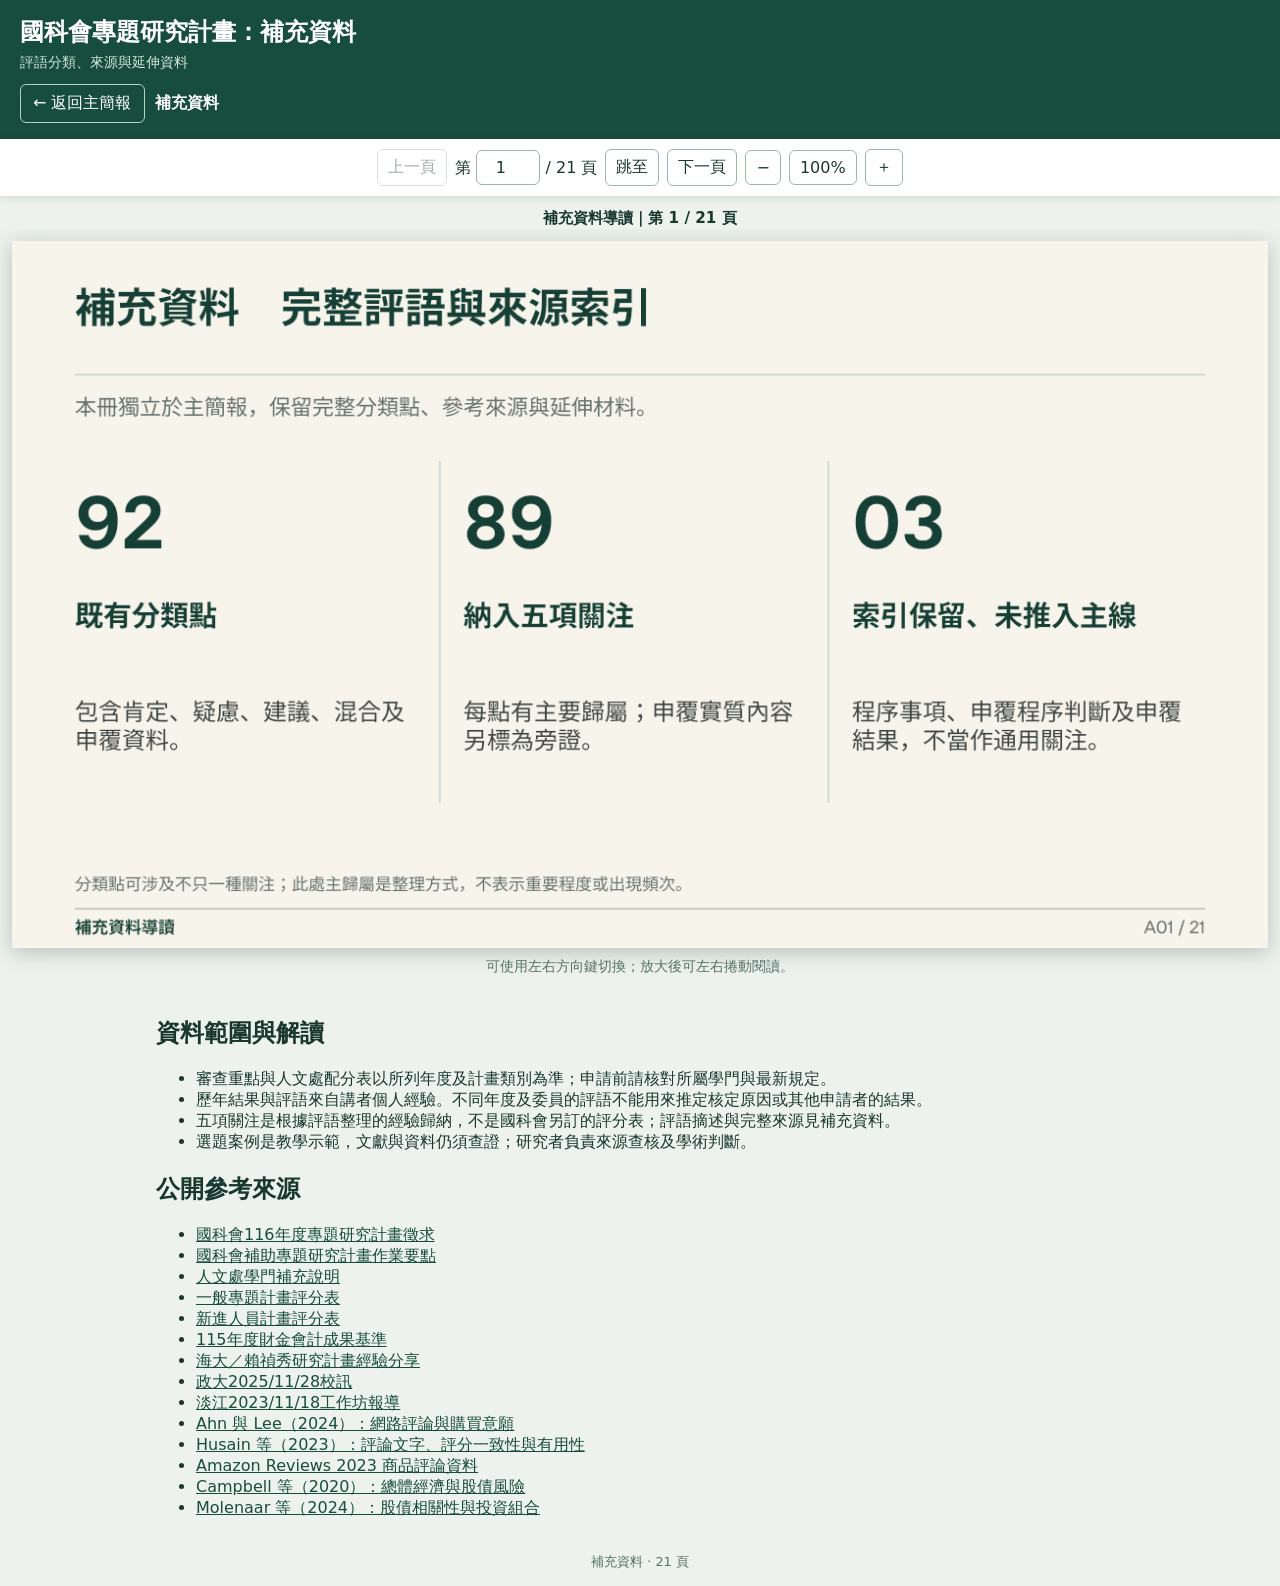
==== appendix.html @ 8d9544f4 "Show each real CLI interaction in demonstration" ====
<!doctype html><html lang="zh-Hant"><head><meta charset="utf-8"><meta name="viewport" content="width=device-width,initial-scale=1"><meta name="theme-color" content="#174d3e"><title>國科會專題研究計畫｜補充資料</title><link rel="stylesheet" href="viewer.css?v=20261110-nstc-demo-v2"></head><body data-mode="appendix" data-total="21" data-folder="appendix"><header><h1>國科會專題研究計畫：補充資料</h1><p>評語分類、來源與延伸資料</p><nav class="switch" aria-label="簡報與補充資料"><a href="index.html" id="switch">← 返回主簡報</a><strong>補充資料</strong></nav></header><nav class="toolbar" aria-label="補充資料控制"><button id="prev">上一頁</button><label>第 <input id="page" type="number" min="1" max="21" value="1" aria-label="頁碼"> / 21 頁</label><button id="go">跳至</button><button id="next">下一頁</button><button id="out" aria-label="縮小">−</button><button id="reset">100%</button><button id="in" aria-label="放大">＋</button></nav><div class="context" id="context" aria-live="polite">補充資料｜第 1 / 21 頁</div><main id="viewport"><div class="frame" id="frame"><img id="slide" alt="補充資料第 1 頁"></div><p class="hint">可使用左右方向鍵切換；放大後可左右捲動閱讀。</p></main><section class="sources"><h2>資料範圍與解讀</h2><ul><li>審查重點與人文處配分表以所列年度及計畫類別為準；申請前請核對所屬學門與最新規定。</li><li>歷年結果與評語來自講者個人經驗。不同年度及委員的評語不能用來推定核定原因或其他申請者的結果。</li><li>五項關注是根據評語整理的經驗歸納，不是國科會另訂的評分表；評語摘述與完整來源見補充資料。</li><li>選題案例是教學示範，文獻與資料仍須查證；研究者負責來源查核及學術判斷。</li></ul></section><section class="sources" id="sources" hidden><h2>公開參考來源</h2><ul id="source-list"></ul></section><footer>補充資料 · 21 頁</footer><script src="viewer.js?v=20261110-nstc-demo-v2"></script></body></html>
---- viewer.css ----
*{box-sizing:border-box}body{margin:0;background:#edf2ef;color:#18372e;font-family:system-ui,-apple-system,sans-serif}header{background:#174d3e;color:white;padding:16px 20px}h1{font-size:clamp(1.05rem,2.5vw,1.5rem);margin:0 0 5px}header p{margin:0;color:#d5e5dc;font-size:.9rem}.switch{display:flex;gap:10px;align-items:center;flex-wrap:wrap;margin-top:12px}.switch a{color:#fff;border:1px solid #b5d3c3;border-radius:6px;padding:8px 12px;text-decoration:none}.switch a:hover{background:#286350}.toolbar{position:sticky;top:0;z-index:2;background:#fff;display:flex;align-items:center;justify-content:center;gap:8px;flex-wrap:wrap;padding:10px;box-shadow:0 2px 8px #163d2e22}button,input{font:inherit;border:1px solid #9cb7a8;border-radius:6px;padding:7px 10px;background:white;color:#18372e}button{cursor:pointer}button:hover{background:#e4f1e9}button:disabled{opacity:.4}input{width:64px;text-align:center}.context{text-align:center;font-size:.95rem;font-weight:600;padding:12px 12px 0}main{overflow:auto;padding:12px;min-height:50vh}.frame{width:min(100%,1280px);margin:auto}.frame img{display:block;width:100%;height:auto;box-shadow:0 4px 20px #112b2040}.hint{text-align:center;font-size:.85rem;color:#557268;margin:10px}.sources{max-width:1000px;margin:0 auto 20px;padding:0 16px}.sources a{color:#174d3e}footer{text-align:center;padding:15px;color:#557268;font-size:.8rem}@media(max-width:600px){header{padding:12px}.toolbar{gap:5px;padding:8px}button,input{padding:6px}main{padding:12px 0}.frame img{box-shadow:none}.switch a{min-height:44px;display:inline-flex;align-items:center}}

.frame img[hidden],.chapter-card[hidden]{display:none}.chapter-card{aspect-ratio:16/9;background:#174d3e;color:#fff;display:flex;flex-direction:column;justify-content:center;padding:8%;box-shadow:0 4px 20px #112b2040}.chapter-card p{margin:0;color:#d5e5dc;font-size:clamp(.75rem,2vw,1.4rem)}.chapter-card h2{margin:.35em 0;font-size:clamp(1.5rem,5vw,4rem);letter-spacing:.03em}.chapter-card h2:after{content:"";display:block;width:2em;height:4px;background:#c8dcae;margin-top:.5em}

.history-card[hidden]{display:none}.history-card{aspect-ratio:16/9;background:#f7f4ec;color:#174d3e;padding:5% 7%;box-shadow:0 4px 20px #112b2040}.history-card h2{font-size:clamp(1.2rem,3.2vw,2.8rem);margin:0 0 4%}.history-card table{width:100%;border-collapse:collapse;font-size:clamp(.7rem,2vw,1.6rem)}.history-card th,.history-card td{padding:1.3% 2%;text-align:left;border-bottom:1px solid #bac9bf}.history-card th{background:#174d3e;color:white}.history-card td:last-child,.history-card th:last-child{text-align:right;width:25%}

.history-card h2{margin-bottom:.2em}.history-year{margin:0 0 2%;color:#547066;font-size:clamp(.7rem,1.4vw,1.1rem)}.history-card tbody th{background:#e4ebe4;color:#174d3e}.history-card .score-group{vertical-align:middle;line-height:1.5;width:25%}

.case-card[hidden]{display:none}.case-card{min-height:min(56.25vw,720px);background:#f7f4ec;color:#18372e;padding:5% 6%;box-shadow:0 4px 20px #112b2040}.case-card h2{font-size:clamp(1.35rem,3vw,2.7rem);line-height:1.25;margin:.25em 0 .85em}.case-eyebrow{color:#527466;font-size:clamp(.9rem,1.4vw,1.15rem);font-weight:600;margin:0}.case-columns{display:grid;grid-template-columns:1fr 1.25fr;gap:5%;align-items:stretch}.case-columns h3{margin:0 0 .8em;font-size:clamp(1.05rem,1.65vw,1.5rem)}.case-columns ul{padding-left:1.2em;margin:0}.case-columns li{font-size:clamp(1rem,1.8vw,1.55rem);line-height:1.55;margin:.35em 0}.case-step{padding:1.3em 0}.case-example{padding:1.3em;background:#174d3e;color:white;border-radius:2px}.case-references{display:flex;gap:1em;flex-wrap:wrap;margin:1em 0 0;font-size:1rem}.case-references a{color:#e0f0da}.case-overview{list-style:none;margin:0;padding:0;display:grid;grid-template-columns:repeat(2,minmax(0,1fr));gap:.55em 2em}.case-overview li{border-bottom:1px solid #cbd8cf;padding:.4em 0;font-size:clamp(1rem,1.8vw,1.45rem);line-height:1.35}.case-overview li:last-child{grid-column:1/-1}@media(max-width:650px){.case-card{padding:22px 18px;min-height:0}.case-card h2{font-size:1.45rem}.case-columns{grid-template-columns:1fr;gap:4px}.case-columns li{font-size:1.05rem}.case-overview{grid-template-columns:1fr;gap:0}.case-overview li:last-child{grid-column:auto}}

.case-switch{display:flex;flex-wrap:wrap;gap:.55rem;margin:0 0 1rem}.case-switch button{font-size:clamp(.9rem,1.2vw,1.05rem);padding:.5rem .85rem;border-color:#749886}.case-switch button[aria-pressed="true"]{background:#174d3e;color:#fff;border-color:#174d3e}.case-switch button:focus-visible{outline:3px solid #b8913e;outline-offset:2px}@media(max-width:650px){.case-switch button{min-height:44px}}

.task-path{display:grid;grid-template-columns:repeat(4,minmax(0,1fr));gap:2%;margin-top:clamp(2.5rem,5vw,4.5rem)}.task-stage{position:relative;border-top:3px solid #96b1a2;padding:1.6rem .5rem 0 0}.task-stage:before{content:"";position:absolute;top:-.48rem;left:0;width:.8rem;height:.8rem;border-radius:50%;background:#174d3e}.task-stage h3{font-size:clamp(1.15rem,2vw,1.8rem);color:#174d3e;margin:0 0 1.1rem}.task-stage ol{list-style:none;margin:0;padding:0}.task-stage li{display:flex;align-items:baseline;gap:.6rem;font-size:clamp(1rem,1.65vw,1.4rem);line-height:1.35;margin:.8rem 0;font-weight:600}.task-number{font-size:1.05em;color:#78978a;font-weight:700;font-variant-numeric:tabular-nums}@media(max-width:800px){.task-path{grid-template-columns:repeat(2,minmax(0,1fr));gap:2rem 1.2rem;margin-top:2.3rem}}@media(max-width:500px){.task-path{grid-template-columns:1fr;gap:1.15rem}.task-stage{border-top:0;border-left:2px solid #96b1a2;padding:.15rem 0 .15rem 1.25rem}.task-stage:before{top:.35rem;left:-.46rem}.task-stage h3{margin:0 0 .3rem}.task-stage li{margin:.35rem 0}}

.skill-download{margin-top:2.5rem}.skill-download a{display:inline-block;padding:.8rem 1.2rem;background:#174d3e;color:white;border-radius:.5rem;font-weight:700;text-decoration:none;font-size:clamp(1rem,1.5vw,1.3rem)}.skill-download a:hover,.skill-download a:focus-visible{background:#26715b}.skill-download p{font-size:clamp(1rem,1.2vw,1.2rem);margin-top:1rem}.skill-download[hidden]{display:none}

.demo-page{background:#f5f2e9;color:#173d30;min-height:600px;padding:3rem}.demo-page[hidden]{display:none}.demo-page h2{font-size:clamp(1.6rem,3vw,2.6rem);margin:.4rem 0 1.5rem}.demo-page video{width:min(100%,1000px);display:block;background:#17251f}.pdf-gallery{display:grid;grid-template-columns:repeat(3,minmax(0,1fr));gap:1.4rem}.pdf-gallery figure{margin:0}.pdf-gallery img{width:100%;height:280px;object-fit:cover;object-position:top;background:white;border:1px solid #d5ddd5}.pdf-gallery figcaption{line-height:1.5;margin-top:.6rem}@media(max-width:700px){.demo-page{min-height:0;padding:1.3rem}.pdf-gallery{grid-template-columns:1fr}.pdf-gallery img{height:230px}}

.transcript-list{max-width:1000px}.transcript-list details{margin:1rem 0;background:white;border:1px solid #ccdacf;border-radius:.6rem;padding:1rem}.transcript-list summary{font-weight:700;cursor:pointer;color:#174d3e}.transcript-list p,.transcript-list pre{white-space:pre-wrap;overflow-wrap:anywhere;font:inherit;line-height:1.6}.transcript-list pre{border-top:1px solid #dbe4de;padding-top:1rem}
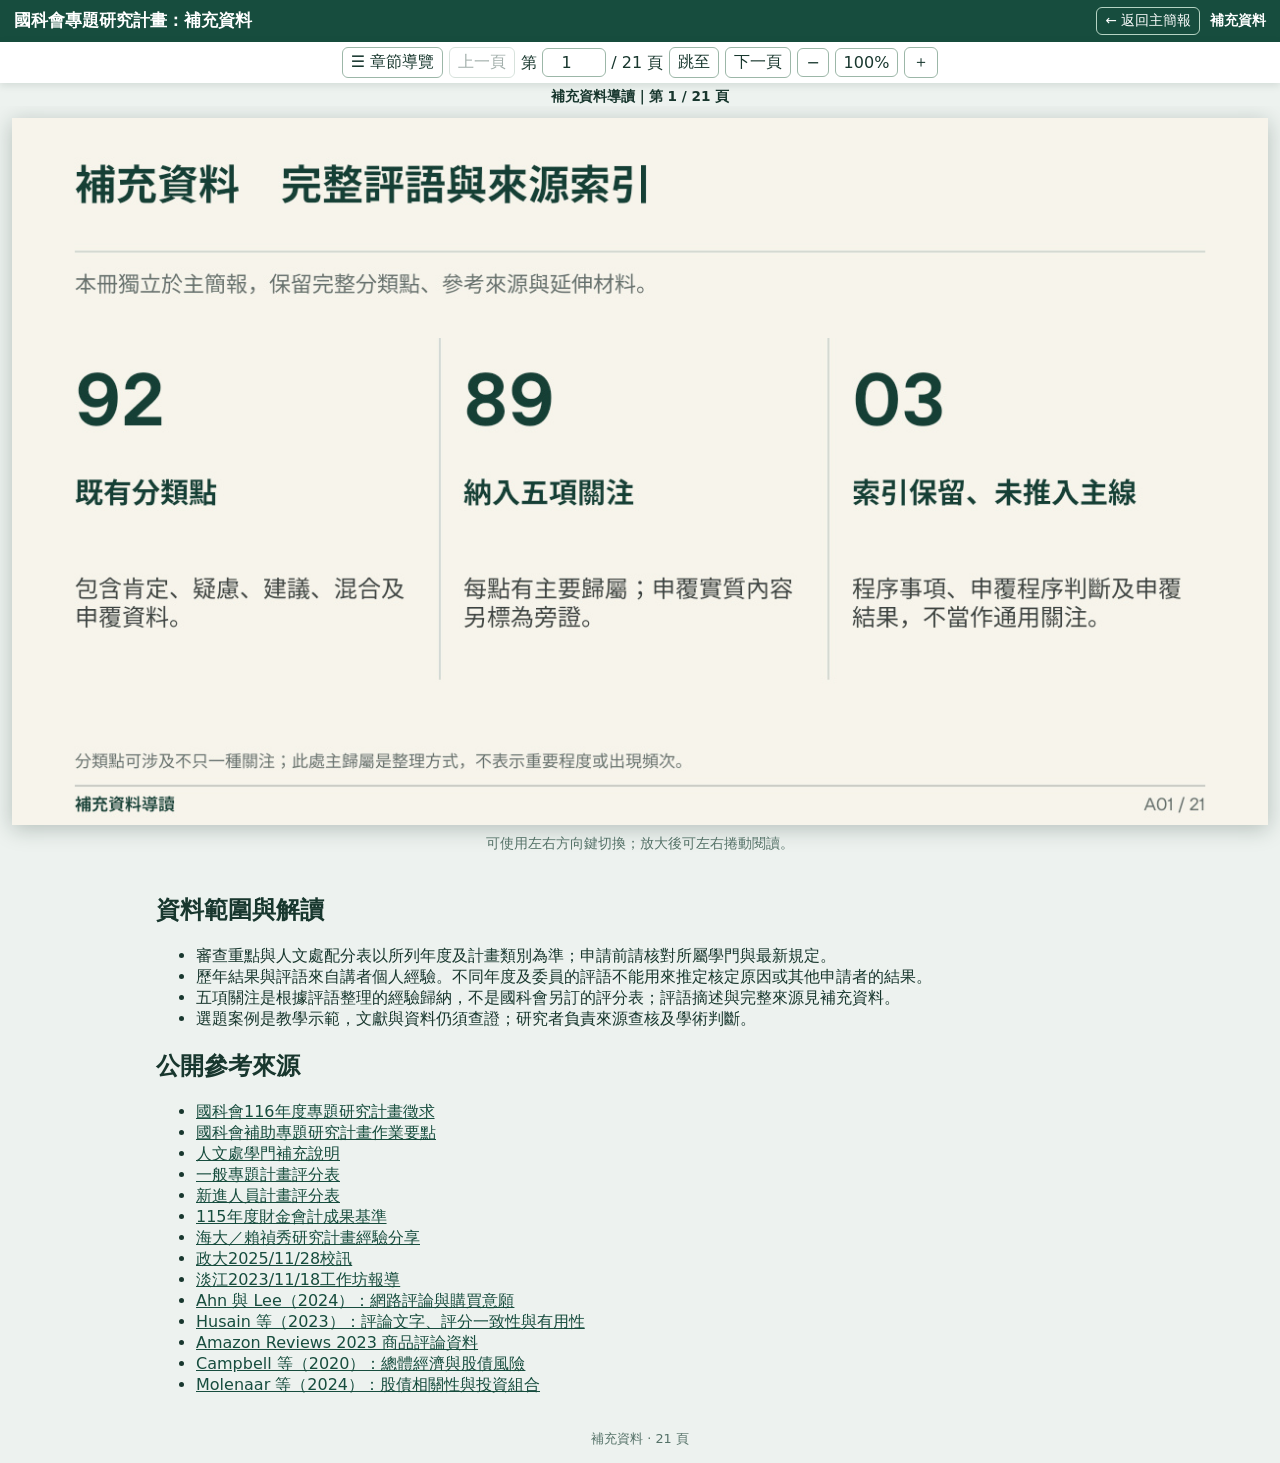
==== commit 4eeb48e7: "Add compact slide controls and chapter navigation" ====
--- a/appendix.html
+++ b/appendix.html
@@ -1 +1 @@
-<!doctype html><html lang="zh-Hant"><head><meta charset="utf-8"><meta name="viewport" content="width=device-width,initial-scale=1"><meta name="theme-color" content="#174d3e"><title>國科會專題研究計畫｜補充資料</title><link rel="stylesheet" href="viewer.css?v=20261110-nstc-demo-v2"></head><body data-mode="appendix" data-total="21" data-folder="appendix"><header><h1>國科會專題研究計畫：補充資料</h1><p>評語分類、來源與延伸資料</p><nav class="switch" aria-label="簡報與補充資料"><a href="index.html" id="switch">← 返回主簡報</a><strong>補充資料</strong></nav></header><nav class="toolbar" aria-label="補充資料控制"><button id="prev">上一頁</button><label>第 <input id="page" type="number" min="1" max="21" value="1" aria-label="頁碼"> / 21 頁</label><button id="go">跳至</button><button id="next">下一頁</button><button id="out" aria-label="縮小">−</button><button id="reset">100%</button><button id="in" aria-label="放大">＋</button></nav><div class="context" id="context" aria-live="polite">補充資料｜第 1 / 21 頁</div><main id="viewport"><div class="frame" id="frame"><img id="slide" alt="補充資料第 1 頁"></div><p class="hint">可使用左右方向鍵切換；放大後可左右捲動閱讀。</p></main><section class="sources"><h2>資料範圍與解讀</h2><ul><li>審查重點與人文處配分表以所列年度及計畫類別為準；申請前請核對所屬學門與最新規定。</li><li>歷年結果與評語來自講者個人經驗。不同年度及委員的評語不能用來推定核定原因或其他申請者的結果。</li><li>五項關注是根據評語整理的經驗歸納，不是國科會另訂的評分表；評語摘述與完整來源見補充資料。</li><li>選題案例是教學示範，文獻與資料仍須查證；研究者負責來源查核及學術判斷。</li></ul></section><section class="sources" id="sources" hidden><h2>公開參考來源</h2><ul id="source-list"></ul></section><footer>補充資料 · 21 頁</footer><script src="viewer.js?v=20261110-nstc-demo-v2"></script></body></html>
+<!doctype html><html lang="zh-Hant"><head><meta charset="utf-8"><meta name="viewport" content="width=device-width,initial-scale=1"><meta name="theme-color" content="#174d3e"><title>國科會專題研究計畫｜補充資料</title><link rel="stylesheet" href="viewer.css?v=20261110-compact-nav-v1"></head><body data-mode="appendix" data-total="21" data-folder="appendix"><header><h1>國科會專題研究計畫：補充資料</h1><p>評語分類、來源與延伸資料</p><nav class="switch" aria-label="簡報與補充資料"><a href="index.html" id="switch">← 返回主簡報</a><strong>補充資料</strong></nav></header><nav class="toolbar" aria-label="補充資料控制"><div class="chapter-menu"><button type="button" id="menu-toggle" aria-expanded="false" aria-controls="chapter-menu">☰ 章節導覽</button><div id="chapter-menu" class="chapter-menu-panel" hidden></div></div><button id="prev">上一頁</button><label>第 <input id="page" type="number" min="1" max="21" value="1" aria-label="頁碼"> / 21 頁</label><button id="go">跳至</button><button id="next">下一頁</button><button id="out" aria-label="縮小">−</button><button id="reset">100%</button><button id="in" aria-label="放大">＋</button></nav><div class="context" id="context" aria-live="polite">補充資料｜第 1 / 21 頁</div><main id="viewport"><div class="frame" id="frame"><img id="slide" alt="補充資料第 1 頁"></div><p class="hint">可使用左右方向鍵切換；放大後可左右捲動閱讀。</p></main><section class="sources"><h2>資料範圍與解讀</h2><ul><li>審查重點與人文處配分表以所列年度及計畫類別為準；申請前請核對所屬學門與最新規定。</li><li>歷年結果與評語來自講者個人經驗。不同年度及委員的評語不能用來推定核定原因或其他申請者的結果。</li><li>五項關注是根據評語整理的經驗歸納，不是國科會另訂的評分表；評語摘述與完整來源見補充資料。</li><li>選題案例是教學示範，文獻與資料仍須查證；研究者負責來源查核及學術判斷。</li></ul></section><section class="sources" id="sources" hidden><h2>公開參考來源</h2><ul id="source-list"></ul></section><footer>補充資料 · 21 頁</footer><script src="viewer.js?v=20261110-compact-nav-v1"></script></body></html>
--- a/viewer.css
+++ b/viewer.css
@@ -17,3 +17,6 @@
 .demo-page{background:#f5f2e9;color:#173d30;min-height:600px;padding:3rem}.demo-page[hidden]{display:none}.demo-page h2{font-size:clamp(1.6rem,3vw,2.6rem);margin:.4rem 0 1.5rem}.demo-page video{width:min(100%,1000px);display:block;background:#17251f}.pdf-gallery{display:grid;grid-template-columns:repeat(3,minmax(0,1fr));gap:1.4rem}.pdf-gallery figure{margin:0}.pdf-gallery img{width:100%;height:280px;object-fit:cover;object-position:top;background:white;border:1px solid #d5ddd5}.pdf-gallery figcaption{line-height:1.5;margin-top:.6rem}@media(max-width:700px){.demo-page{min-height:0;padding:1.3rem}.pdf-gallery{grid-template-columns:1fr}.pdf-gallery img{height:230px}}
 
 .transcript-list{max-width:1000px}.transcript-list details{margin:1rem 0;background:white;border:1px solid #ccdacf;border-radius:.6rem;padding:1rem}.transcript-list summary{font-weight:700;cursor:pointer;color:#174d3e}.transcript-list p,.transcript-list pre{white-space:pre-wrap;overflow-wrap:anywhere;font:inherit;line-height:1.6}.transcript-list pre{border-top:1px solid #dbe4de;padding-top:1rem}
+
+/* 保持導覽可見，同時減少播放時占用的空間。 */
+header{display:flex;align-items:center;gap:.8rem;min-height:42px;padding:6px 14px}header h1{font-size:clamp(.9rem,1.4vw,1.05rem);line-height:1.3;margin:0}header p{display:none}.switch{margin:0 0 0 auto;white-space:nowrap;font-size:.85rem}.switch a{padding:4px 8px}.toolbar{gap:6px;padding:5px 10px;z-index:5}.toolbar button,.toolbar input{padding:4px 8px}.context{padding:5px 10px 0;font-size:.85rem}.chapter-menu{position:relative}.chapter-menu-panel{position:absolute;top:calc(100% + 5px);left:0;display:grid;gap:2px;min-width:14rem;max-height:min(70vh,32rem);overflow:auto;padding:6px;background:white;border:1px solid #9cb7a8;border-radius:8px;box-shadow:0 5px 20px #163d2e33}.chapter-menu-panel[hidden]{display:none}.chapter-menu-panel button,.chapter-menu-panel a{display:block;text-align:left;padding:7px 10px;border:0;border-radius:4px;background:white;color:#18372e;font:inherit;text-decoration:none}.chapter-menu-panel button:hover,.chapter-menu-panel a:hover{background:#e4f1e9}.chapter-menu-panel button:focus-visible,.chapter-menu-panel a:focus-visible,#menu-toggle:focus-visible{outline:3px solid #b8913e;outline-offset:1px}@media(max-width:600px){header{padding:5px 10px;gap:4px;flex-wrap:wrap}header h1{font-size:.87rem}.switch{font-size:.8rem}.toolbar{gap:4px;padding:4px}.toolbar button,.toolbar input{min-height:40px;padding:5px 7px}.toolbar input{width:48px}.chapter-menu-panel{max-height:65vh}}
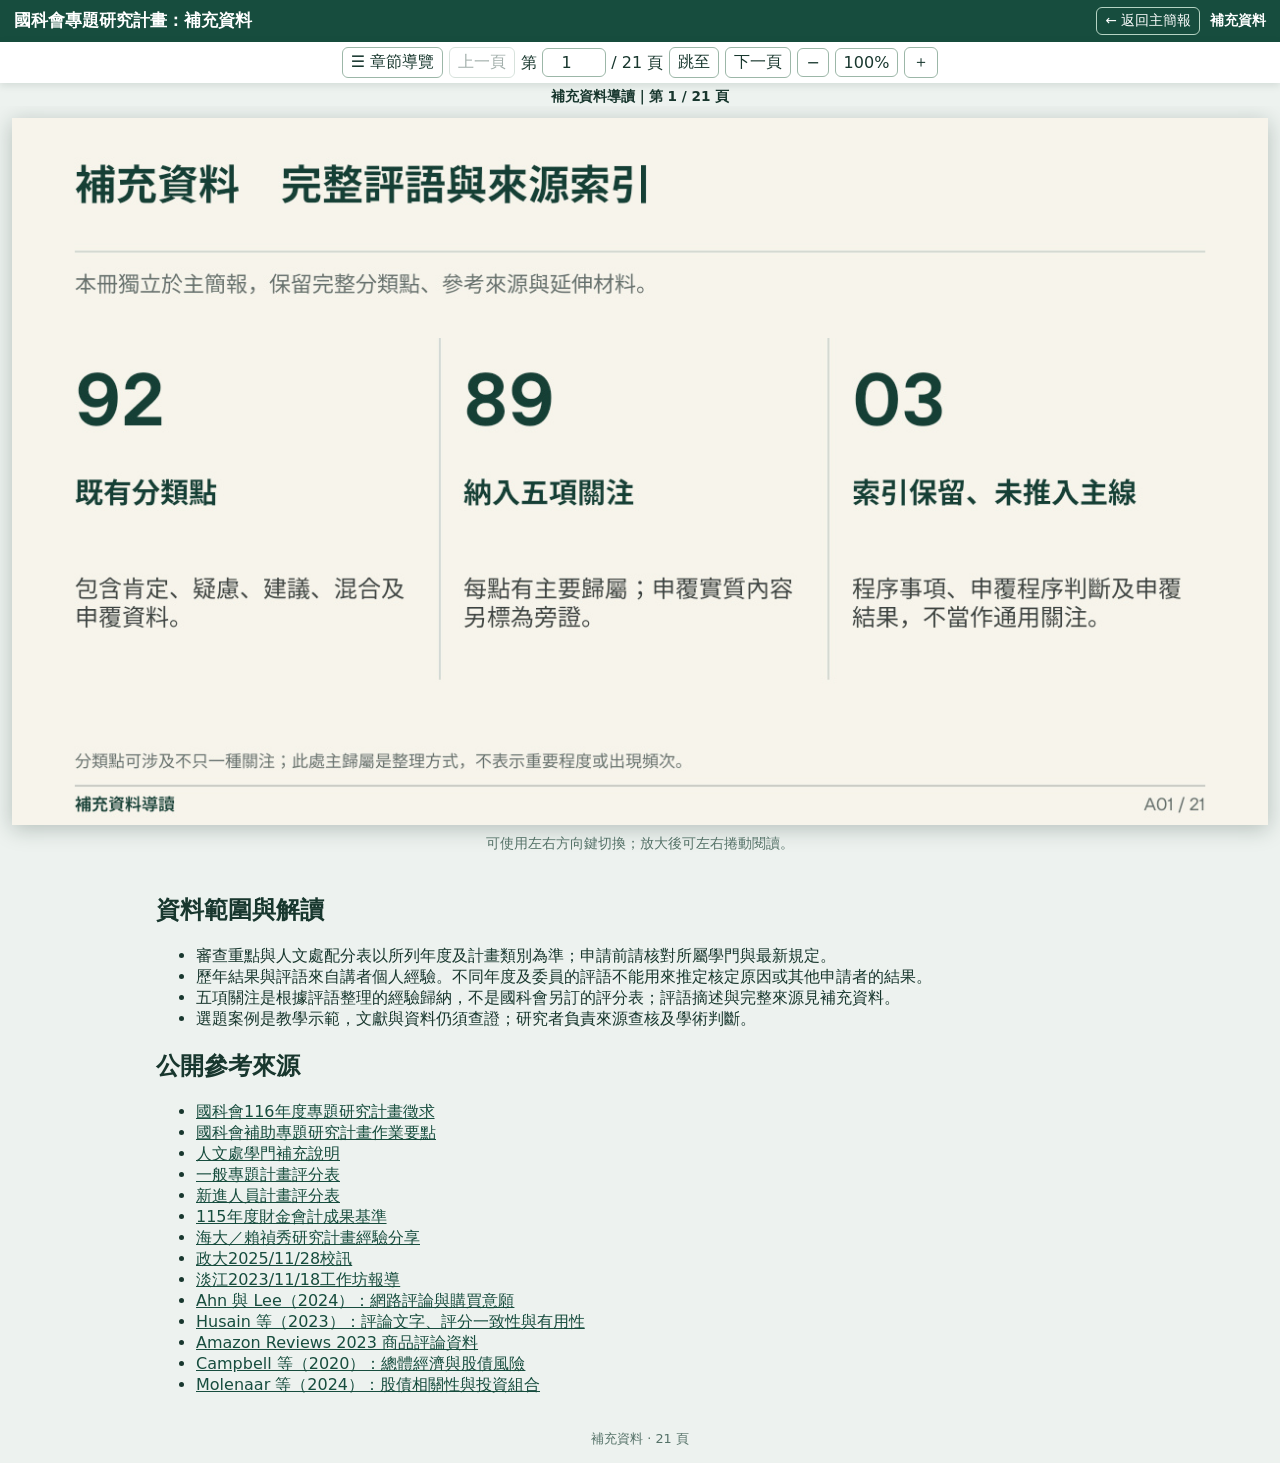
==== commit 77878721: "Increase research task page font sizes" ====
--- a/appendix.html
+++ b/appendix.html
@@ -1 +1 @@
-<!doctype html><html lang="zh-Hant"><head><meta charset="utf-8"><meta name="viewport" content="width=device-width,initial-scale=1"><meta name="theme-color" content="#174d3e"><title>國科會專題研究計畫｜補充資料</title><link rel="stylesheet" href="viewer.css?v=20261110-compact-nav-v1"></head><body data-mode="appendix" data-total="21" data-folder="appendix"><header><h1>國科會專題研究計畫：補充資料</h1><p>評語分類、來源與延伸資料</p><nav class="switch" aria-label="簡報與補充資料"><a href="index.html" id="switch">← 返回主簡報</a><strong>補充資料</strong></nav></header><nav class="toolbar" aria-label="補充資料控制"><div class="chapter-menu"><button type="button" id="menu-toggle" aria-expanded="false" aria-controls="chapter-menu">☰ 章節導覽</button><div id="chapter-menu" class="chapter-menu-panel" hidden></div></div><button id="prev">上一頁</button><label>第 <input id="page" type="number" min="1" max="21" value="1" aria-label="頁碼"> / 21 頁</label><button id="go">跳至</button><button id="next">下一頁</button><button id="out" aria-label="縮小">−</button><button id="reset">100%</button><button id="in" aria-label="放大">＋</button></nav><div class="context" id="context" aria-live="polite">補充資料｜第 1 / 21 頁</div><main id="viewport"><div class="frame" id="frame"><img id="slide" alt="補充資料第 1 頁"></div><p class="hint">可使用左右方向鍵切換；放大後可左右捲動閱讀。</p></main><section class="sources"><h2>資料範圍與解讀</h2><ul><li>審查重點與人文處配分表以所列年度及計畫類別為準；申請前請核對所屬學門與最新規定。</li><li>歷年結果與評語來自講者個人經驗。不同年度及委員的評語不能用來推定核定原因或其他申請者的結果。</li><li>五項關注是根據評語整理的經驗歸納，不是國科會另訂的評分表；評語摘述與完整來源見補充資料。</li><li>選題案例是教學示範，文獻與資料仍須查證；研究者負責來源查核及學術判斷。</li></ul></section><section class="sources" id="sources" hidden><h2>公開參考來源</h2><ul id="source-list"></ul></section><footer>補充資料 · 21 頁</footer><script src="viewer.js?v=20261110-compact-nav-v1"></script></body></html>
+<!doctype html><html lang="zh-Hant"><head><meta charset="utf-8"><meta name="viewport" content="width=device-width,initial-scale=1"><meta name="theme-color" content="#174d3e"><title>國科會專題研究計畫｜補充資料</title><link rel="stylesheet" href="viewer.css?v=20261110-tasks-font-v1"></head><body data-mode="appendix" data-total="21" data-folder="appendix"><header><h1>國科會專題研究計畫：補充資料</h1><p>評語分類、來源與延伸資料</p><nav class="switch" aria-label="簡報與補充資料"><a href="index.html" id="switch">← 返回主簡報</a><strong>補充資料</strong></nav></header><nav class="toolbar" aria-label="補充資料控制"><div class="chapter-menu"><button type="button" id="menu-toggle" aria-expanded="false" aria-controls="chapter-menu">☰ 章節導覽</button><div id="chapter-menu" class="chapter-menu-panel" hidden></div></div><button id="prev">上一頁</button><label>第 <input id="page" type="number" min="1" max="21" value="1" aria-label="頁碼"> / 21 頁</label><button id="go">跳至</button><button id="next">下一頁</button><button id="out" aria-label="縮小">−</button><button id="reset">100%</button><button id="in" aria-label="放大">＋</button></nav><div class="context" id="context" aria-live="polite">補充資料｜第 1 / 21 頁</div><main id="viewport"><div class="frame" id="frame"><img id="slide" alt="補充資料第 1 頁"></div><p class="hint">可使用左右方向鍵切換；放大後可左右捲動閱讀。</p></main><section class="sources"><h2>資料範圍與解讀</h2><ul><li>審查重點與人文處配分表以所列年度及計畫類別為準；申請前請核對所屬學門與最新規定。</li><li>歷年結果與評語來自講者個人經驗。不同年度及委員的評語不能用來推定核定原因或其他申請者的結果。</li><li>五項關注是根據評語整理的經驗歸納，不是國科會另訂的評分表；評語摘述與完整來源見補充資料。</li><li>選題案例是教學示範，文獻與資料仍須查證；研究者負責來源查核及學術判斷。</li></ul></section><section class="sources" id="sources" hidden><h2>公開參考來源</h2><ul id="source-list"></ul></section><footer>補充資料 · 21 頁</footer><script src="viewer.js?v=20261110-tasks-font-v1"></script></body></html>
--- a/viewer.css
+++ b/viewer.css
@@ -20,3 +20,22 @@
 
 /* 保持導覽可見，同時減少播放時占用的空間。 */
 header{display:flex;align-items:center;gap:.8rem;min-height:42px;padding:6px 14px}header h1{font-size:clamp(.9rem,1.4vw,1.05rem);line-height:1.3;margin:0}header p{display:none}.switch{margin:0 0 0 auto;white-space:nowrap;font-size:.85rem}.switch a{padding:4px 8px}.toolbar{gap:6px;padding:5px 10px;z-index:5}.toolbar button,.toolbar input{padding:4px 8px}.context{padding:5px 10px 0;font-size:.85rem}.chapter-menu{position:relative}.chapter-menu-panel{position:absolute;top:calc(100% + 5px);left:0;display:grid;gap:2px;min-width:14rem;max-height:min(70vh,32rem);overflow:auto;padding:6px;background:white;border:1px solid #9cb7a8;border-radius:8px;box-shadow:0 5px 20px #163d2e33}.chapter-menu-panel[hidden]{display:none}.chapter-menu-panel button,.chapter-menu-panel a{display:block;text-align:left;padding:7px 10px;border:0;border-radius:4px;background:white;color:#18372e;font:inherit;text-decoration:none}.chapter-menu-panel button:hover,.chapter-menu-panel a:hover{background:#e4f1e9}.chapter-menu-panel button:focus-visible,.chapter-menu-panel a:focus-visible,#menu-toggle:focus-visible{outline:3px solid #b8913e;outline-offset:1px}@media(max-width:600px){header{padding:5px 10px;gap:4px;flex-wrap:wrap}header h1{font-size:.87rem}.switch{font-size:.8rem}.toolbar{gap:4px;padding:4px}.toolbar button,.toolbar input{min-height:40px;padding:5px 7px}.toolbar input{width:48px}.chapter-menu-panel{max-height:65vh}}
+
+.getting-started{max-width:1000px;margin:0 0 2rem;padding:1.25rem 1.5rem;background:#fff;border:1px solid #cbd8cf;border-radius:.65rem}.getting-started h3{margin:0 0 .8rem;font-size:1.2rem}.getting-started ol{margin:.5rem 0 1rem;padding-left:1.5rem;line-height:1.7}.getting-started li{margin:.3rem 0}.getting-started label{display:block;font-weight:700;margin-bottom:.5rem}.getting-started textarea{display:block;width:100%;min-height:5rem;resize:vertical;padding:.75rem;border:1px solid #9cb7a8;border-radius:.4rem;font:inherit;line-height:1.5;color:#18372e;background:#f8faf8}.getting-started-actions{display:flex;align-items:center;flex-wrap:wrap;gap:.6rem;margin:.75rem 0}.getting-started-actions button{min-height:44px}.getting-started p{margin:.6rem 0 0;color:#4b675b;font-size:.95rem}@media(max-width:700px){.getting-started{padding:1rem}.getting-started-actions{align-items:stretch}.getting-started-actions button{flex:1 1 auto}}
+
+/* 第22頁：示範與可編輯的一頁構想 */
+.brief-title{background:#174d3e;color:#fff;font-size:clamp(1rem,1.5vw,1.3rem);font-weight:700;padding:.75em 1em;margin:.6em 0}.brief-grid{display:grid;grid-template-columns:repeat(3,minmax(0,1fr));gap:.75rem}.brief-item{background:white;border:1px solid #d5e0d7;border-radius:.45rem;padding:.9rem 1rem}.brief-item h3{margin:0 0 .45rem;color:#174d3e;font-size:1.05rem}.brief-item p{margin:0;line-height:1.55;font-size:1rem}.brief-template{margin:1.2rem 0 0;background:#e7eee8;border-radius:.45rem;padding:1rem}.brief-template summary{cursor:pointer;font-weight:700;color:#174d3e}.brief-template p{line-height:1.5}.brief-template label{display:block;font-weight:700;margin:.5rem 0}.brief-template textarea{width:100%;min-height:12rem;resize:vertical;padding:.75rem;border:1px solid #9cb7a8;border-radius:.4rem;background:white;color:#18372e;font:inherit;line-height:1.6}.brief-template button{min-height:44px;margin-top:.6rem}.brief-status{margin-left:.75rem}.brief-template summary:focus-visible,.brief-template button:focus-visible,.brief-template textarea:focus-visible{outline:3px solid #b8913e;outline-offset:2px}@media(max-width:800px){.brief-grid{grid-template-columns:repeat(2,minmax(0,1fr))}}@media(max-width:550px){.brief-grid{grid-template-columns:1fr}.brief-item{padding:.75rem}.brief-status{display:block;margin:.5rem 0 0}}
+.brief-references{display:flex;flex-wrap:wrap;gap:.25rem .7rem;margin-top:.6rem;font-size:.9rem}.brief-references a{color:#174d3e;text-decoration:underline}
+
+.literature-goal,.literature-sample,.literature-exercise{margin:1rem 0}.literature-goal{background:#174d3e;color:#fff;padding:.85rem 1rem;border-radius:.35rem}.literature-goal h3,.literature-sample h3,.literature-exercise h3{margin:0 0 .45rem;font-size:1.1rem}.literature-goal p,.literature-exercise p{margin:.35rem 0;line-height:1.5}.literature-cards{display:grid;grid-template-columns:repeat(3,minmax(0,1fr));gap:.75rem}.literature-cards h4{margin:0 0 .45rem;color:#174d3e;font-size:1rem}.literature-cards p{font-size:1rem;line-height:1.5}.literature-cards a{display:inline-block;color:#174d3e;margin-top:.7rem}.literature-exercise{background:#e7eee8;padding:1rem;border-radius:.4rem}.literature-exercise label{display:block;font-weight:700;margin:.8rem 0 .35rem}.literature-exercise textarea{width:100%;padding:.7rem;border:1px solid #9cb7a8;border-radius:.4rem;font:inherit;line-height:1.5;resize:vertical}.literature-exercise .literature-note{font-size:.9rem;color:#496457}.literature-exercise button{min-height:44px;margin-top:.4rem}@media(max-width:650px){.literature-cards{grid-template-columns:1fr}}
+
+.literature-exercise summary{cursor:pointer;font-size:1.1rem;font-weight:700;color:#174d3e}.literature-exercise summary:focus-visible{outline:3px solid #b8913e;outline-offset:3px}.literature-exercise[open] summary{margin-bottom:.6rem}
+
+/* 放大七項任務的內容，兼顧投影與窄螢幕閱讀 */
+.literature-goal h3,.literature-sample h3,.literature-exercise summary,.brief-item h3,.literature-cards h4{font-size:clamp(1.12rem,1.4vw,1.35rem)}
+.literature-goal p,.literature-cards p,.literature-exercise p,.literature-exercise label,.literature-exercise textarea,.brief-item p{font-size:clamp(1.08rem,1.35vw,1.3rem);line-height:1.5}
+.literature-cards a,.brief-references,.brief-template summary{font-size:clamp(1.02rem,1.18vw,1.16rem)}
+.literature-exercise .literature-note{font-size:1rem}
+
+.brief-template p,.brief-template label,.brief-template textarea{font-size:clamp(1.08rem,1.35vw,1.3rem)}
+@media (min-width:651px) and (max-width:800px){.literature-cards{grid-template-columns:repeat(2,minmax(0,1fr))}}
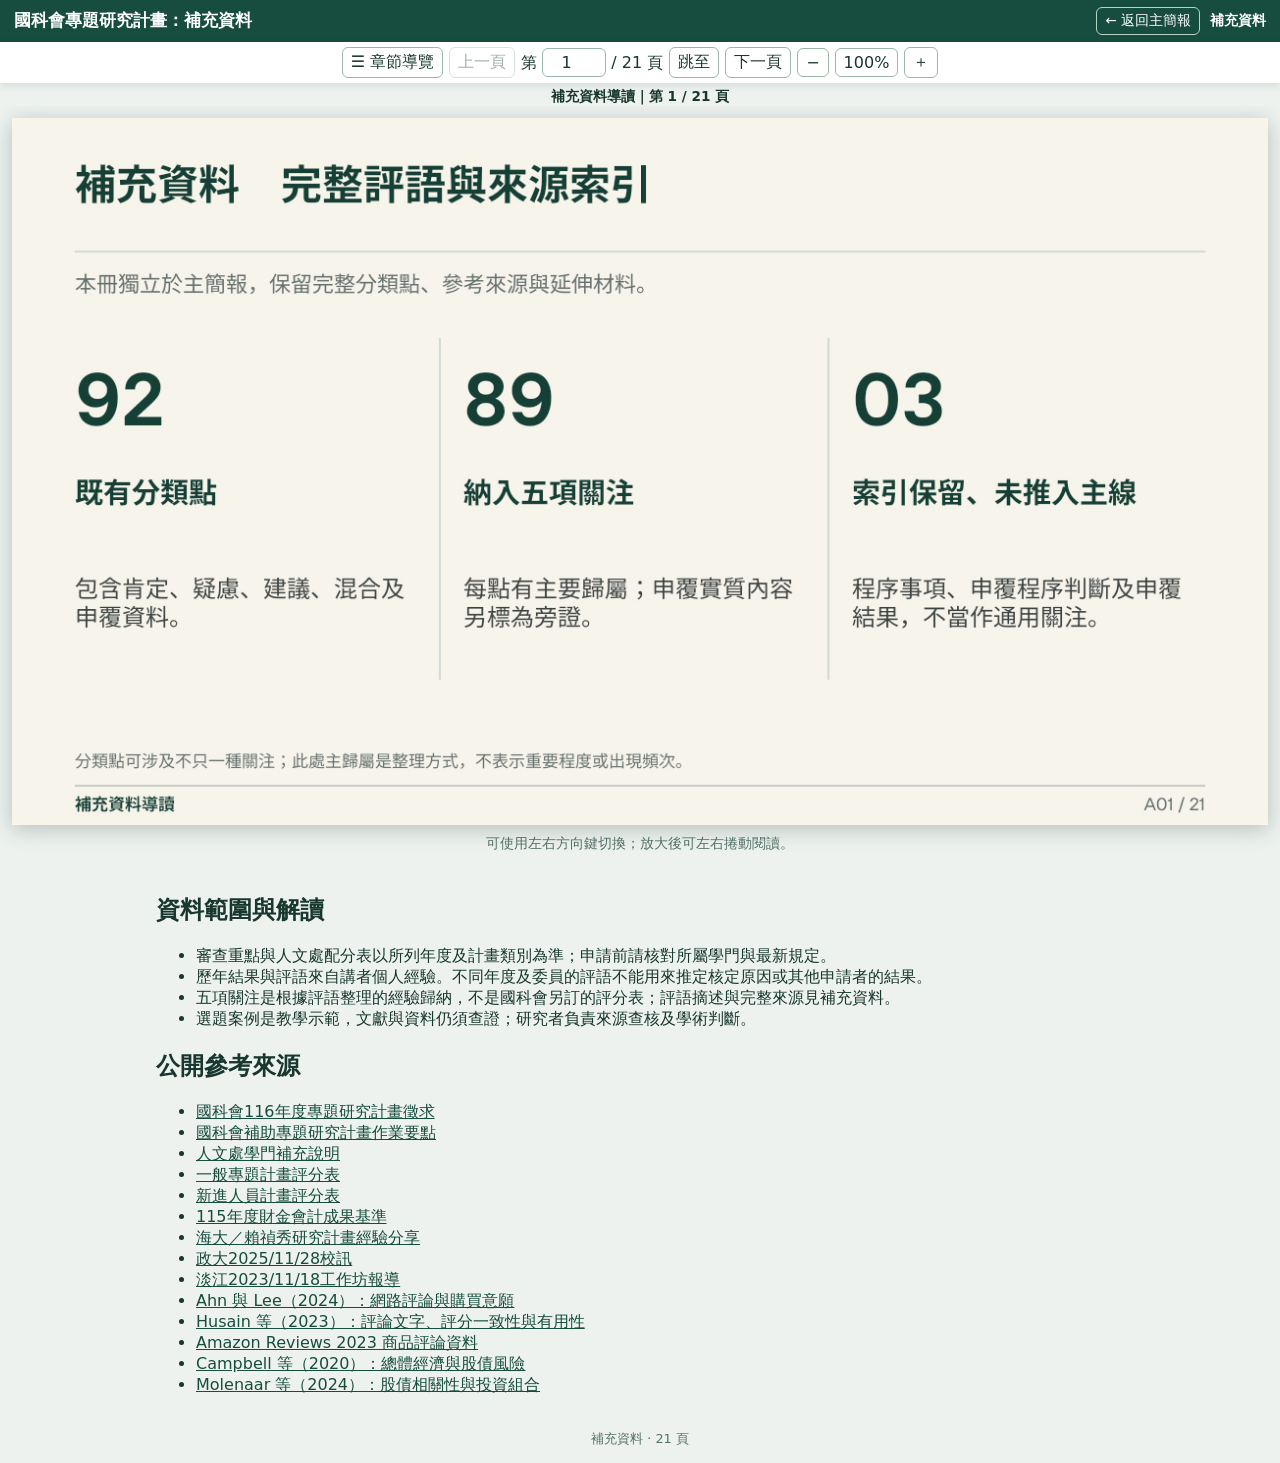
==== commit 12871268: "Add website QR code to cover" ====
--- a/appendix.html
+++ b/appendix.html
@@ -1 +1 @@
-<!doctype html><html lang="zh-Hant"><head><meta charset="utf-8"><meta name="viewport" content="width=device-width,initial-scale=1"><meta name="theme-color" content="#174d3e"><title>國科會專題研究計畫｜補充資料</title><link rel="stylesheet" href="viewer.css?v=20261110-tasks-font-v1"></head><body data-mode="appendix" data-total="21" data-folder="appendix"><header><h1>國科會專題研究計畫：補充資料</h1><p>評語分類、來源與延伸資料</p><nav class="switch" aria-label="簡報與補充資料"><a href="index.html" id="switch">← 返回主簡報</a><strong>補充資料</strong></nav></header><nav class="toolbar" aria-label="補充資料控制"><div class="chapter-menu"><button type="button" id="menu-toggle" aria-expanded="false" aria-controls="chapter-menu">☰ 章節導覽</button><div id="chapter-menu" class="chapter-menu-panel" hidden></div></div><button id="prev">上一頁</button><label>第 <input id="page" type="number" min="1" max="21" value="1" aria-label="頁碼"> / 21 頁</label><button id="go">跳至</button><button id="next">下一頁</button><button id="out" aria-label="縮小">−</button><button id="reset">100%</button><button id="in" aria-label="放大">＋</button></nav><div class="context" id="context" aria-live="polite">補充資料｜第 1 / 21 頁</div><main id="viewport"><div class="frame" id="frame"><img id="slide" alt="補充資料第 1 頁"></div><p class="hint">可使用左右方向鍵切換；放大後可左右捲動閱讀。</p></main><section class="sources"><h2>資料範圍與解讀</h2><ul><li>審查重點與人文處配分表以所列年度及計畫類別為準；申請前請核對所屬學門與最新規定。</li><li>歷年結果與評語來自講者個人經驗。不同年度及委員的評語不能用來推定核定原因或其他申請者的結果。</li><li>五項關注是根據評語整理的經驗歸納，不是國科會另訂的評分表；評語摘述與完整來源見補充資料。</li><li>選題案例是教學示範，文獻與資料仍須查證；研究者負責來源查核及學術判斷。</li></ul></section><section class="sources" id="sources" hidden><h2>公開參考來源</h2><ul id="source-list"></ul></section><footer>補充資料 · 21 頁</footer><script src="viewer.js?v=20261110-tasks-font-v1"></script></body></html>
+<!doctype html><html lang="zh-Hant"><head><meta charset="utf-8"><meta name="viewport" content="width=device-width,initial-scale=1"><meta name="theme-color" content="#174d3e"><title>國科會專題研究計畫｜補充資料</title><link rel="stylesheet" href="viewer.css?v=20261110-cover-qr-v1"></head><body data-mode="appendix" data-total="21" data-folder="appendix"><header><h1>國科會專題研究計畫：補充資料</h1><p>評語分類、來源與延伸資料</p><nav class="switch" aria-label="簡報與補充資料"><a href="index.html" id="switch">← 返回主簡報</a><strong>補充資料</strong></nav></header><nav class="toolbar" aria-label="補充資料控制"><div class="chapter-menu"><button type="button" id="menu-toggle" aria-expanded="false" aria-controls="chapter-menu">☰ 章節導覽</button><div id="chapter-menu" class="chapter-menu-panel" hidden></div></div><button id="prev">上一頁</button><label>第 <input id="page" type="number" min="1" max="21" value="1" aria-label="頁碼"> / 21 頁</label><button id="go">跳至</button><button id="next">下一頁</button><button id="out" aria-label="縮小">−</button><button id="reset">100%</button><button id="in" aria-label="放大">＋</button></nav><div class="context" id="context" aria-live="polite">補充資料｜第 1 / 21 頁</div><main id="viewport"><div class="frame" id="frame"><img id="slide" alt="補充資料第 1 頁"></div><p class="hint">可使用左右方向鍵切換；放大後可左右捲動閱讀。</p></main><section class="sources"><h2>資料範圍與解讀</h2><ul><li>審查重點與人文處配分表以所列年度及計畫類別為準；申請前請核對所屬學門與最新規定。</li><li>歷年結果與評語來自講者個人經驗。不同年度及委員的評語不能用來推定核定原因或其他申請者的結果。</li><li>五項關注是根據評語整理的經驗歸納，不是國科會另訂的評分表；評語摘述與完整來源見補充資料。</li><li>選題案例是教學示範，文獻與資料仍須查證；研究者負責來源查核及學術判斷。</li></ul></section><section class="sources" id="sources" hidden><h2>公開參考來源</h2><ul id="source-list"></ul></section><footer>補充資料 · 21 頁</footer><script src="viewer.js?v=20261110-cover-qr-v1"></script></body></html>
--- a/viewer.css
+++ b/viewer.css
@@ -39,3 +39,6 @@
 
 .brief-template p,.brief-template label,.brief-template textarea{font-size:clamp(1.08rem,1.35vw,1.3rem)}
 @media (min-width:651px) and (max-width:800px){.literature-cards{grid-template-columns:repeat(2,minmax(0,1fr))}}
+
+/* 封面網站入口 */
+.frame{position:relative}.cover-qr[hidden]{display:none}.cover-qr{position:absolute;top:24%;right:4%;width:17%;display:flex;flex-direction:column;align-items:center;gap:.24em;padding:.65% .5%;background:#fff;border:1px solid #d1ddd5;border-radius:.4em;color:#174d3e;text-decoration:none;text-align:center;box-shadow:0 3px 12px #173f3220;font-size:clamp(.46rem,1.05vw,.9rem);font-weight:700;line-height:1.25}.frame .cover-qr img{width:73%;height:auto;box-shadow:none}.cover-qr small{font-size:.77em;font-weight:500;letter-spacing:-.02em}.cover-qr:focus-visible{outline:3px solid #b8913e;outline-offset:3px}
